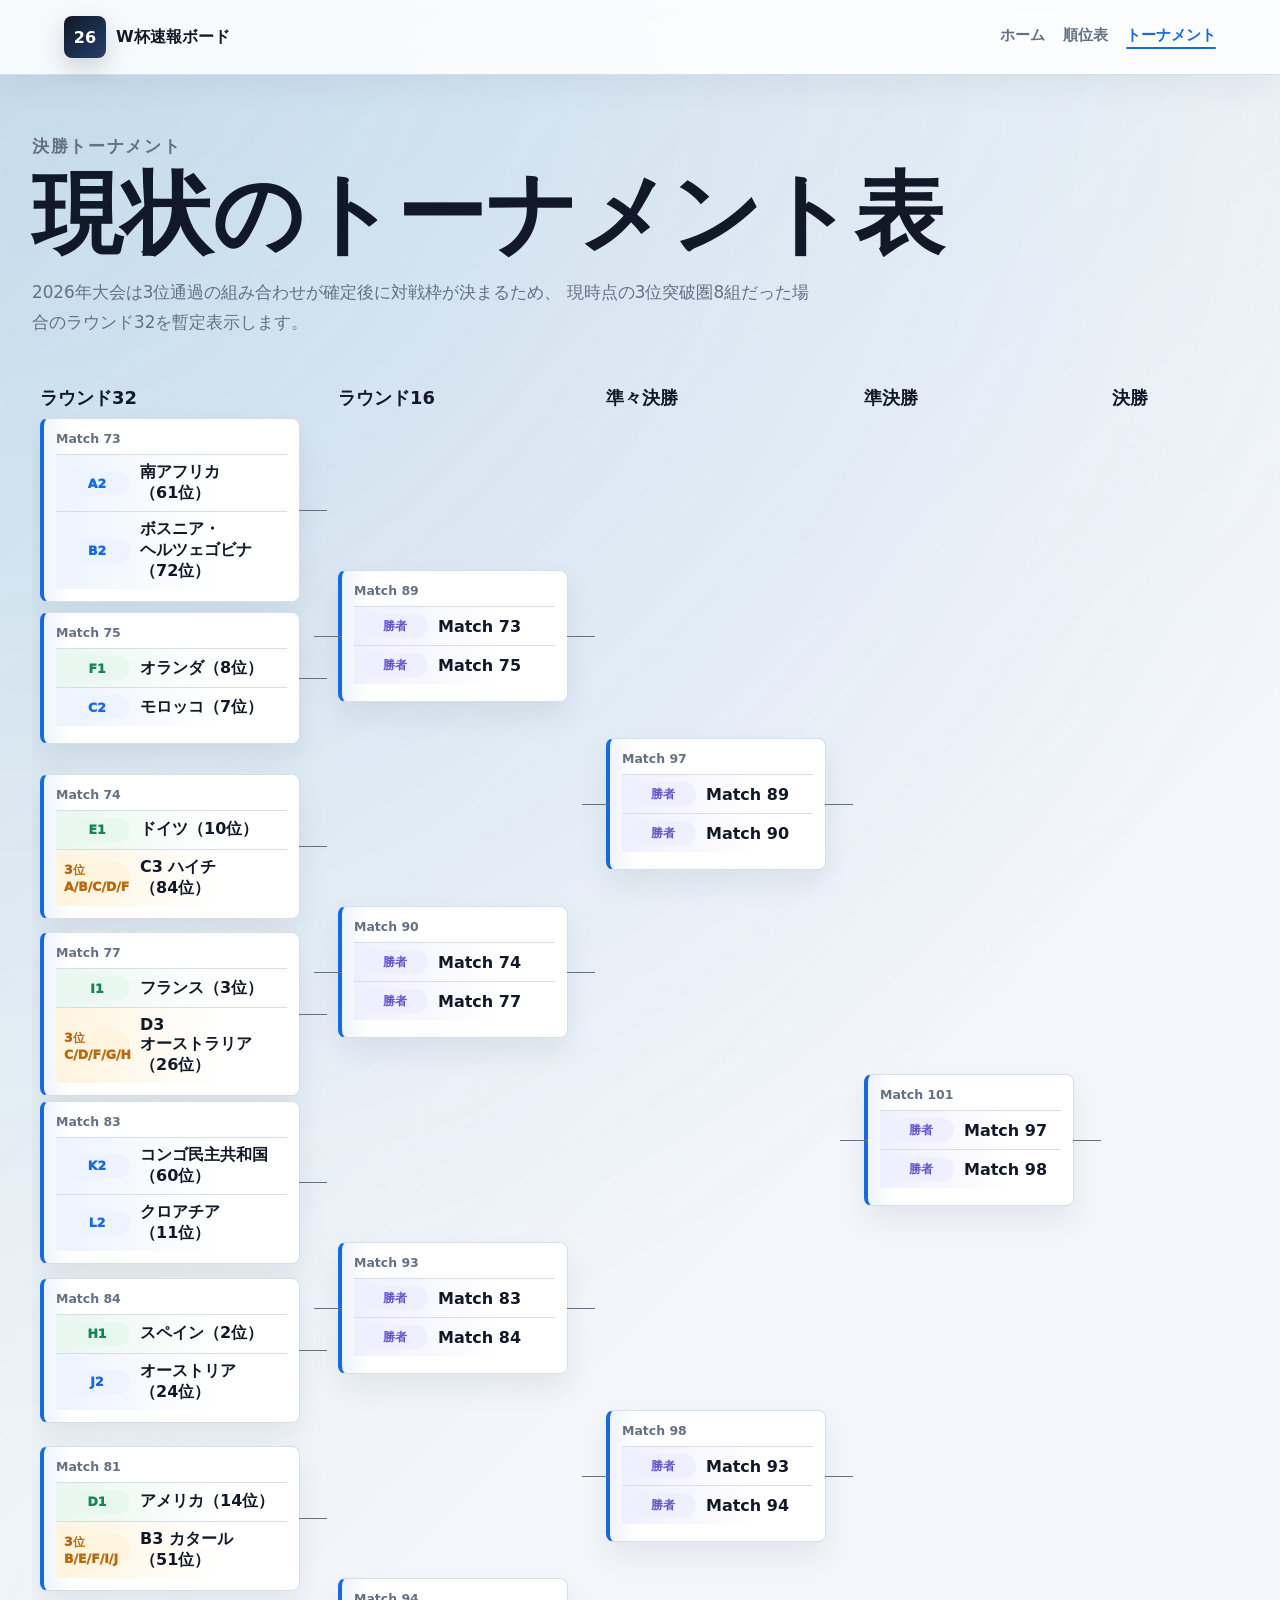
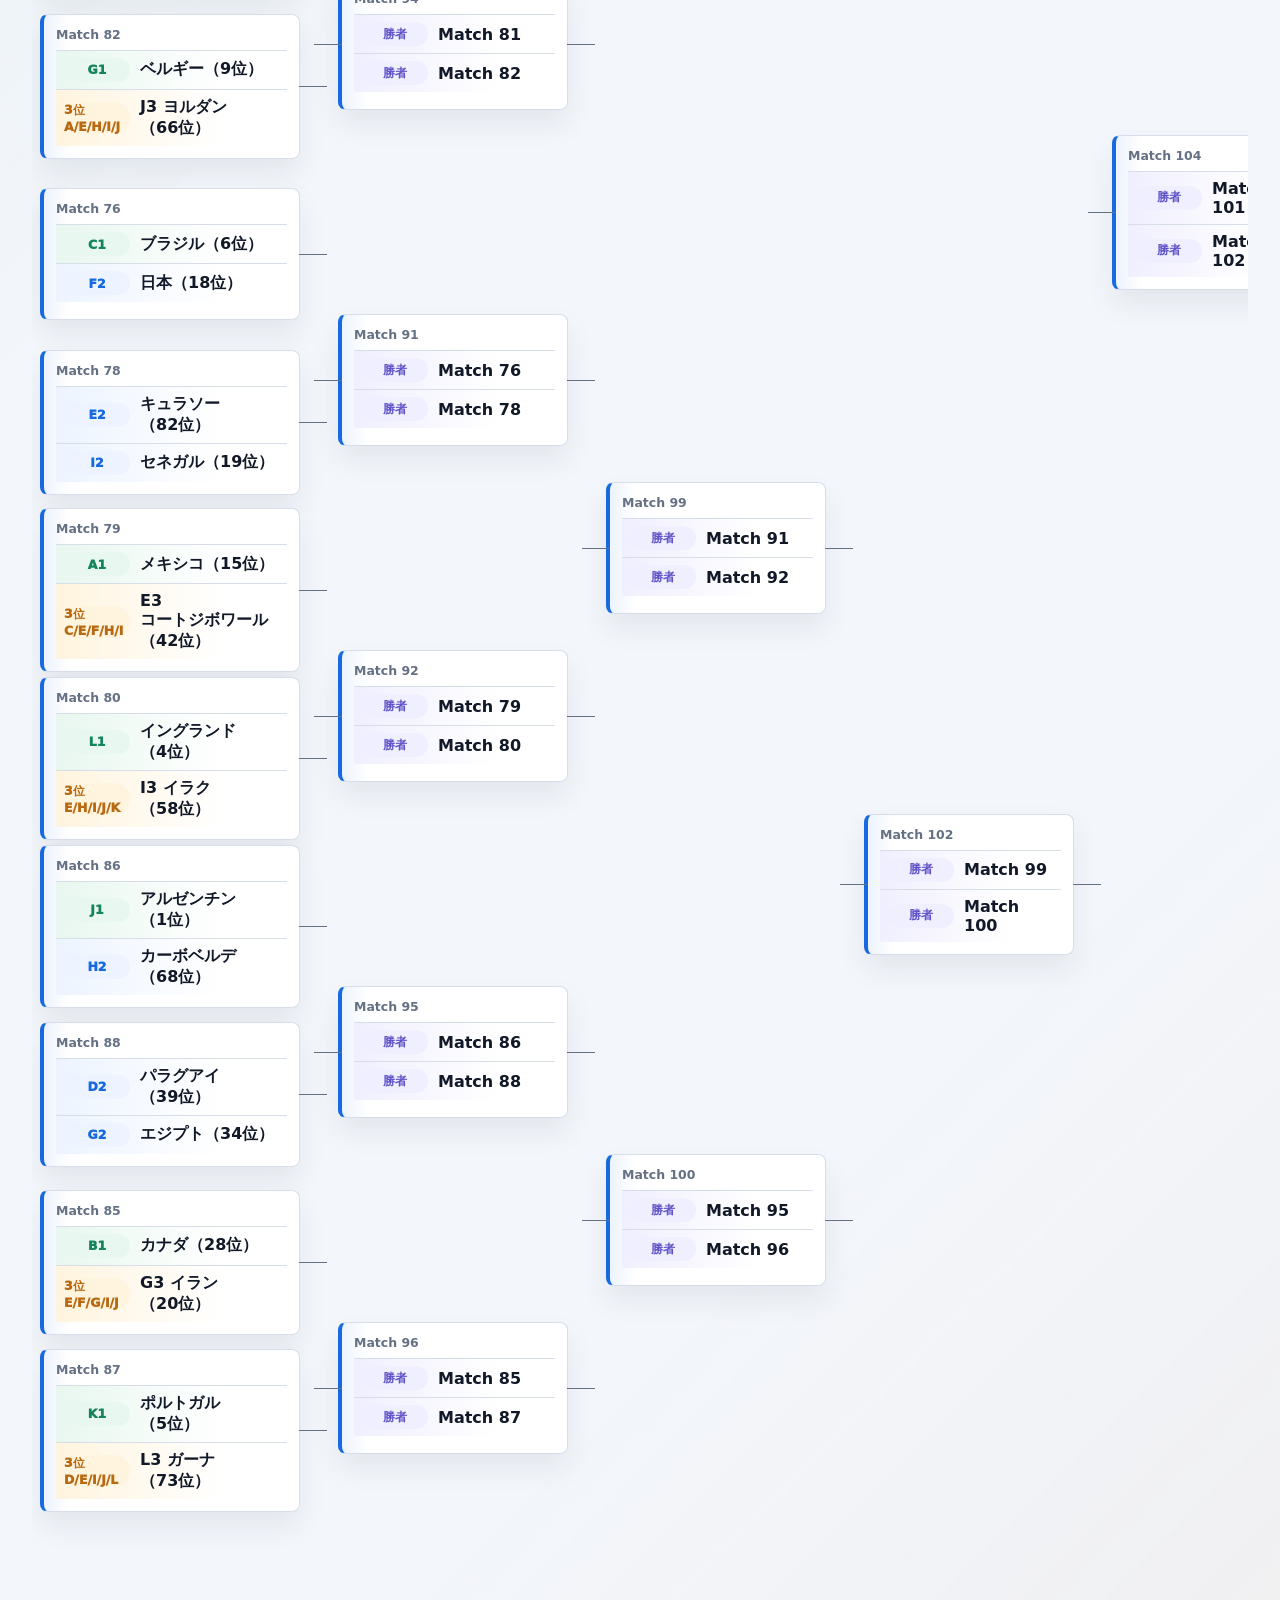
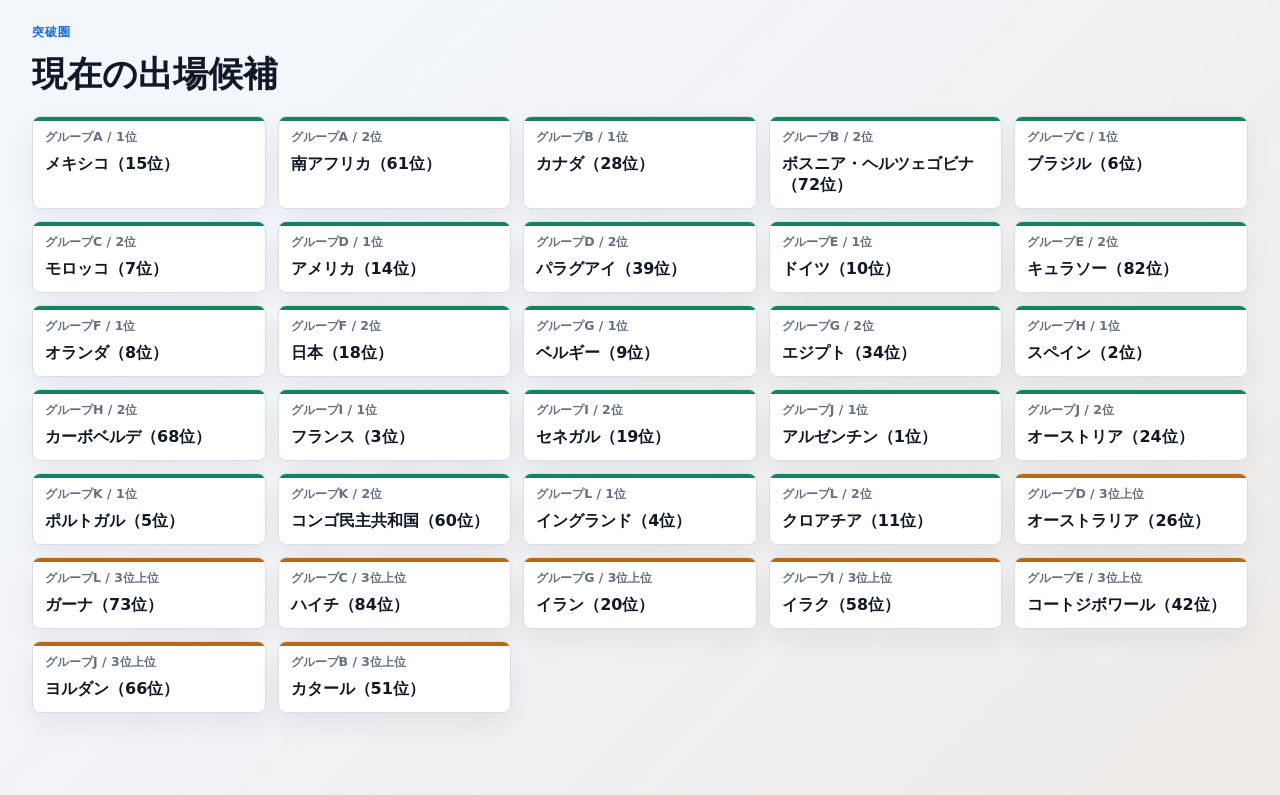
==== codex/bracket.html @ 1b8c46d0 "Add files via upload" ====
<!doctype html>
<html lang="ja">
  <head>
    <meta charset="utf-8">
    <meta name="viewport" content="width=device-width, initial-scale=1">
    <title>トーナメント表 | 2026年ワールドカップ速報ボード</title>
    <link rel="stylesheet" href="css/style.css">
  </head>
  <body data-page="bracket">
    <header class="site-header">
      <a class="brand" href="index.html">
        <span class="brand-mark">26</span>
        <span>W杯速報ボード</span>
      </a>
      <nav class="nav" aria-label="メインナビゲーション">
        <a href="index.html">ホーム</a>
        <a href="standings.html">順位表</a>
        <a aria-current="page" href="bracket.html">トーナメント</a>
      </nav>
    </header>

    <main>
      <section class="page-title">
        <p class="eyebrow">決勝トーナメント</p>
        <h1>現状のトーナメント表</h1>
        <p>
          2026年大会は3位通過の組み合わせが確定後に対戦枠が決まるため、
          現時点の3位突破圏8組だった場合のラウンド32を暫定表示します。
        </p>
      </section>

      <section class="bracket-board" aria-live="polite">
        <div class="bracket-stage">
          <h2>ラウンド32</h2>
          <div id="round32" class="bracket-tree"></div>
        </div>
        <div class="bracket-stage">
          <h2>ラウンド16</h2>
          <div id="round16" class="bracket-next"></div>
        </div>
        <div class="bracket-stage">
          <h2>準々決勝</h2>
          <div id="quarterfinals" class="bracket-next"></div>
        </div>
        <div class="bracket-stage">
          <h2>準決勝</h2>
          <div id="semifinals" class="bracket-next"></div>
        </div>
        <div class="bracket-stage">
          <h2>決勝</h2>
          <div id="final" class="bracket-next"></div>
        </div>
      </section>

      <section class="section">
        <div class="section-heading">
          <p class="eyebrow">突破圏</p>
          <h2>現在の出場候補</h2>
        </div>
        <div id="qualifiedBracket" class="qualified-grid"></div>
      </section>
    </main>

    <script src="data/app.js"></script>
  </body>
</html>
---- codex/css/style.css ----
:root {
  color-scheme: light;
  --bg: #f3f6fb;
  --ink: #111827;
  --muted: #647084;
  --panel: #ffffff;
  --line: #d7deea;
  --line-strong: #bfcbda;
  --accent: #1769e0;
  --accent-dark: #0d47a1;
  --good: #14845b;
  --good-soft: #e8f7ef;
  --warn: #b76a12;
  --warn-soft: #fff4de;
  --bad: #c43d31;
  --bad-soft: #ffebe8;
  --seed: #6053c7;
  --seed-soft: #f0efff;
  --shadow: 0 18px 44px rgba(17, 24, 39, 0.09);
  --shadow-lift: 0 24px 58px rgba(17, 24, 39, 0.14);
  font-family: Inter, ui-sans-serif, system-ui, -apple-system, BlinkMacSystemFont, "Segoe UI", sans-serif;
  background: var(--bg);
  color: var(--ink);
}

* {
  box-sizing: border-box;
}

body {
  min-width: 320px;
  margin: 0;
  background:
    radial-gradient(circle at top left, rgba(23, 105, 224, 0.14), transparent 34%),
    linear-gradient(135deg, rgba(20, 132, 91, 0.09), transparent 38%),
    linear-gradient(315deg, rgba(183, 106, 18, 0.08), transparent 32%),
    var(--bg);
}

a {
  color: inherit;
  text-decoration: none;
}

button {
  font: inherit;
}

.site-header {
  position: sticky;
  top: 0;
  z-index: 10;
  display: flex;
  align-items: center;
  justify-content: space-between;
  gap: 24px;
  padding: 16px clamp(18px, 5vw, 68px);
  background: rgba(255, 255, 255, 0.86);
  border-bottom: 1px solid var(--line);
  box-shadow: 0 10px 34px rgba(17, 24, 39, 0.05);
  backdrop-filter: blur(18px);
}

.brand,
.nav,
.hero-actions,
.panel-head,
.team-cell,
.match-row,
.source-row {
  display: flex;
  align-items: center;
}

.brand {
  gap: 10px;
  font-weight: 900;
  transition: transform 180ms ease;
}

.brand:hover {
  transform: translateY(-1px);
}

.brand-mark {
  display: grid;
  width: 42px;
  height: 42px;
  place-items: center;
  color: #ffffff;
  background: linear-gradient(135deg, var(--ink), #24406a);
  border-radius: 8px;
  box-shadow: 0 10px 24px rgba(17, 24, 39, 0.18);
}

.nav {
  gap: 18px;
  color: var(--muted);
  font-size: 0.94rem;
  font-weight: 800;
}

.nav a[aria-current="page"] {
  color: var(--accent);
}

.nav a {
  position: relative;
  padding-bottom: 4px;
  transition: color 160ms ease;
}

.nav a::after {
  position: absolute;
  right: 0;
  bottom: 0;
  left: 0;
  height: 2px;
  background: var(--accent);
  border-radius: 999px;
  content: "";
  transform: scaleX(0);
  transform-origin: left;
  transition: transform 180ms ease;
}

.nav a:hover,
.nav a[aria-current="page"] {
  color: var(--accent);
}

.nav a:hover::after,
.nav a[aria-current="page"]::after {
  transform: scaleX(1);
}

main {
  width: min(100% - clamp(28px, 5vw, 72px), 1680px);
  margin: 0 auto;
}

.hero {
  display: grid;
  grid-template-columns: minmax(0, 1fr) minmax(260px, 0.34fr);
  gap: clamp(24px, 5vw, 70px);
  align-items: center;
  min-height: calc(100vh - 75px);
  padding: 56px 0;
  animation: page-enter 420ms ease both;
}

.page-title,
.section {
  padding: 56px 0 28px;
  animation: page-enter 420ms ease both;
}

.eyebrow {
  margin: 0 0 10px;
  color: var(--accent);
  font-size: 0.78rem;
  font-weight: 950;
  letter-spacing: 0.1em;
  text-transform: uppercase;
}

h1,
h2,
h3,
p {
  margin-top: 0;
}

h1 {
  max-width: 940px;
  margin-bottom: 18px;
  font-size: clamp(2.5rem, 7vw, 5.7rem);
  line-height: 0.98;
  letter-spacing: 0;
}

h2 {
  margin-bottom: 0;
  font-size: clamp(1.35rem, 3vw, 2.2rem);
  letter-spacing: 0;
}

.hero-text,
.page-title p {
  max-width: 780px;
  color: var(--muted);
  font-size: 1.05rem;
  line-height: 1.8;
}

.hero-actions {
  flex-wrap: wrap;
  gap: 12px;
  margin-top: 28px;
}

.button {
  display: inline-flex;
  min-height: 46px;
  align-items: center;
  justify-content: center;
  padding: 0 18px;
  border: 1px solid transparent;
  border-radius: 8px;
  font-weight: 900;
  box-shadow: 0 10px 24px rgba(17, 24, 39, 0.08);
  transition:
    background 180ms ease,
    border-color 180ms ease,
    box-shadow 180ms ease,
    color 180ms ease,
    transform 180ms ease;
}

.button:hover {
  box-shadow: var(--shadow-lift);
  transform: translateY(-2px);
}

.button.primary {
  color: #ffffff;
  background: linear-gradient(135deg, var(--accent), #159170);
}

.button.ghost {
  color: var(--accent);
  background: #ffffff;
  border-color: var(--line);
}

.status-card,
.panel,
.group-card {
  background: rgba(255, 255, 255, 0.92);
  border: 1px solid var(--line);
  border-radius: 8px;
  box-shadow: var(--shadow);
}

.status-card {
  position: relative;
  overflow: hidden;
  min-height: 220px;
  padding: 24px;
}

.status-card::before {
  position: absolute;
  inset: 0 0 auto;
  height: 5px;
  background: linear-gradient(90deg, var(--good), var(--accent), var(--warn));
  content: "";
}

.status-dot {
  display: block;
  width: 14px;
  height: 14px;
  margin-bottom: 28px;
  background: var(--warn);
  border-radius: 999px;
  box-shadow: 0 0 0 8px rgba(183, 121, 31, 0.15);
}

.status-dot.ok {
  background: var(--good);
  box-shadow: 0 0 0 8px rgba(22, 130, 83, 0.15);
  animation: live-pulse 1.8s ease-in-out infinite;
}

.status-dot.error {
  background: var(--bad);
  box-shadow: 0 0 0 8px rgba(192, 54, 44, 0.15);
}

.status-label,
.status-card small,
.panel-head span {
  color: var(--muted);
  font-weight: 800;
}

.status-card strong {
  display: block;
  margin-bottom: 8px;
  font-size: 1.45rem;
}

.ticker {
  display: grid;
  gap: 12px;
}

.match-row {
  justify-content: space-between;
  gap: 16px;
  padding: 14px 16px;
  background: var(--panel);
  border: 1px solid var(--line);
  border-radius: 8px;
}

.match-teams {
  display: grid;
  gap: 4px;
  font-weight: 900;
}

.match-meta {
  color: var(--muted);
  font-size: 0.9rem;
}

.score {
  min-width: 78px;
  padding: 8px 10px;
  color: #ffffff;
  background: var(--ink);
  border-radius: 8px;
  font-weight: 950;
  text-align: center;
}

.dashboard-grid {
  display: grid;
  grid-template-columns: 1fr 1fr;
  gap: 18px;
  align-items: start;
  padding-bottom: 54px;
}

.panel {
  padding: 20px;
}

.panel-head {
  justify-content: space-between;
  gap: 16px;
  margin-bottom: 16px;
}

.panel-head a {
  color: var(--accent);
  font-weight: 900;
}

.qualified-list,
.mini-table {
  display: grid;
  gap: 10px;
}

.pill-row {
  display: flex;
  align-items: center;
  justify-content: space-between;
  gap: 12px;
  padding: 10px 12px;
  background: #f8fafc;
  border: 1px solid var(--line);
  border-radius: 8px;
}

.pill-row strong {
  overflow: hidden;
  text-overflow: ellipsis;
  white-space: nowrap;
}

.tag {
  flex: 0 0 auto;
  padding: 4px 8px;
  color: #ffffff;
  background: var(--good);
  border-radius: 999px;
  font-size: 0.75rem;
  font-weight: 950;
}

.tag.wait {
  background: var(--warn);
}

.standings-grid {
  display: grid;
  grid-template-columns: repeat(auto-fit, minmax(min(100%, 560px), 1fr));
  gap: 18px;
  padding-bottom: 34px;
}

.group-card {
  overflow-x: auto;
  overflow-y: hidden;
  transition:
    border-color 180ms ease,
    box-shadow 180ms ease,
    transform 180ms ease;
}

.group-card:hover {
  border-color: var(--line-strong);
  box-shadow: var(--shadow-lift);
  transform: translateY(-2px);
}

.group-card h2 {
  padding: 16px 18px;
  background:
    linear-gradient(135deg, rgba(255, 255, 255, 0.08), transparent 38%),
    var(--ink);
  color: #ffffff;
  font-size: 1.2rem;
}

table {
  width: 100%;
  border-collapse: collapse;
}

th,
td {
  padding: 10px 8px;
  border-bottom: 1px solid var(--line);
  text-align: center;
}

th,
td:not(:first-child) {
  white-space: nowrap;
}

th:first-child,
td:first-child {
  text-align: left;
}

th {
  color: var(--muted);
  font-size: 0.76rem;
  text-transform: uppercase;
}

tbody tr {
  position: relative;
  transition:
    background 160ms ease,
    box-shadow 160ms ease;
}

tbody tr:hover {
  background: #f7fbff;
  box-shadow: inset 4px 0 0 var(--accent);
}

tr.qualify {
  background: var(--good-soft);
  box-shadow: inset 4px 0 0 var(--good);
}

tr.third {
  background: var(--warn-soft);
  box-shadow: inset 4px 0 0 var(--warn);
}

tr.rank-1 td:last-child strong,
tr.rank-2 td:last-child strong {
  display: inline-grid;
  min-width: 34px;
  min-height: 28px;
  place-items: center;
  color: #ffffff;
  background: var(--good);
  border-radius: 999px;
}

tr.rank-3 td:last-child strong {
  display: inline-grid;
  min-width: 34px;
  min-height: 28px;
  place-items: center;
  color: #ffffff;
  background: var(--warn);
  border-radius: 999px;
}

.team-cell {
  gap: 8px;
  min-width: 0;
  max-width: none;
  font-weight: 900;
}

.team-cell img {
  flex: 0 0 auto;
  width: 24px;
  height: 24px;
  object-fit: contain;
}

.team-cell span {
  min-width: 0;
  overflow-wrap: anywhere;
  white-space: normal;
  word-break: keep-all;
}

.wide-table {
  overflow-x: auto;
  background: var(--panel);
  border: 1px solid var(--line);
  border-radius: 8px;
}

.group-focus {
  scroll-margin-top: 96px;
  padding: 0 0 34px;
}

.group-focus-grid {
  display: grid;
  grid-template-columns: repeat(auto-fit, minmax(min(100%, 420px), 1fr));
  gap: 18px;
}

.group-focus-panel {
  min-width: 0;
  padding: 18px;
  background: rgba(255, 255, 255, 0.94);
  border: 1px solid var(--line);
  border-radius: 8px;
  box-shadow: var(--shadow);
}

.group-focus-panel h3 {
  margin-bottom: 14px;
  font-size: 1rem;
}

.group-match-list {
  display: grid;
  gap: 10px;
}

.group-match-card {
  display: flex;
  align-items: center;
  justify-content: space-between;
  gap: 14px;
  padding: 12px;
  background: #f8fafc;
  border: 1px solid var(--line);
  border-left: 4px solid var(--accent);
  border-radius: 8px;
}

.group-match-card div {
  display: grid;
  min-width: 0;
  gap: 4px;
}

.group-match-card time,
.group-match-card small {
  overflow: hidden;
  color: var(--muted);
  font-size: 0.82rem;
  font-weight: 800;
  text-overflow: ellipsis;
  white-space: nowrap;
}

.group-match-card strong {
  display: flex;
  min-width: 0;
  align-items: center;
  flex-wrap: wrap;
  gap: 8px;
  font-size: 1rem;
}

.group-match-card strong span {
  flex: 0 0 auto;
  color: var(--muted);
  font-size: 0.72rem;
  font-weight: 950;
  text-transform: uppercase;
}

.match-status {
  flex: 0 0 auto;
  padding: 6px 9px;
  color: var(--accent-dark);
  background: #edf4ff;
  border-radius: 999px;
  font-size: 0.8rem;
  font-weight: 950;
}

.bracket-board {
  display: grid;
  grid-template-columns:
    minmax(260px, 1.18fr)
    minmax(230px, 1fr)
    minmax(220px, 0.92fr)
    minmax(210px, 0.86fr)
    minmax(210px, 0.86fr);
  gap: clamp(18px, 3vw, 38px);
  overflow-x: auto;
  padding: 4px 8px 54px;
  scrollbar-color: var(--line-strong) transparent;
}

.bracket-stage {
  min-width: 0;
}

.bracket-stage h2 {
  margin-bottom: 16px;
  color: var(--ink);
  font-size: 1.12rem;
}

.bracket-tree,
.bracket-next {
  position: relative;
  display: grid;
  grid-template-rows: repeat(64, 42px);
}

.bracket-match {
  position: relative;
  align-self: center;
  min-height: 132px;
  padding: 12px;
  background:
    linear-gradient(90deg, rgba(23, 105, 224, 0.08), transparent 26px),
    var(--panel);
  border: 1px solid var(--line);
  border-left: 4px solid var(--accent);
  border-radius: 8px;
  box-shadow: 0 14px 30px rgba(18, 24, 38, 0.07);
  transition:
    border-color 180ms ease,
    box-shadow 180ms ease,
    transform 180ms ease;
  animation: card-rise 360ms ease both;
}

.bracket-match:hover {
  border-color: var(--line-strong);
  box-shadow: var(--shadow-lift);
  transform: translateY(-2px);
}

.bracket-tree .bracket-match::after {
  position: absolute;
  top: 50%;
  right: -28px;
  width: 28px;
  height: 1px;
  background: var(--muted);
  content: "";
}

.bracket-next .bracket-match::before {
  position: absolute;
  top: 50%;
  left: -28px;
  width: 28px;
  height: 1px;
  background: var(--muted);
  content: "";
}

.bracket-next .bracket-match::after {
  position: absolute;
  top: 50%;
  right: -28px;
  width: 28px;
  height: 1px;
  background: var(--muted);
  content: "";
}

#final .bracket-match::after {
  content: none;
}

.bracket-match small,
.qualified-card small {
  display: block;
  margin-bottom: 8px;
  color: var(--muted);
  font-size: 0.78rem;
  font-weight: 900;
}

.bracket-team {
  display: grid;
  grid-template-columns: 66px minmax(0, 1fr);
  gap: 10px;
  align-items: center;
  padding: 7px 8px;
  border-top: 1px solid var(--line);
}

.bracket-team.winner {
  background: linear-gradient(90deg, var(--good-soft), transparent 72%);
}

.bracket-team.runner {
  background: linear-gradient(90deg, #edf4ff, transparent 72%);
}

.bracket-team.third {
  background: linear-gradient(90deg, var(--warn-soft), transparent 72%);
}

.bracket-next .bracket-team {
  background: linear-gradient(90deg, var(--seed-soft), transparent 72%);
}

.bracket-team span {
  display: inline-grid;
  min-height: 24px;
  place-items: center;
  color: var(--muted);
  background: #eef2f7;
  border-radius: 999px;
  font-size: 0.78rem;
  font-weight: 950;
}

.bracket-team.winner span {
  color: var(--good);
  background: var(--good-soft);
}

.bracket-team.runner span {
  color: var(--accent);
  background: #edf4ff;
}

.bracket-team.third span {
  color: var(--warn);
  background: var(--warn-soft);
}

.bracket-next .bracket-team span {
  color: var(--seed);
  background: var(--seed-soft);
}

.bracket-team strong {
  overflow-wrap: anywhere;
  white-space: normal;
  word-break: keep-all;
}

.qualified-grid {
  display: grid;
  grid-template-columns: repeat(auto-fit, minmax(min(100%, 220px), 1fr));
  gap: 12px;
  padding-bottom: 54px;
}

.qualified-card {
  position: relative;
  overflow: hidden;
  padding: 12px;
  background: var(--panel);
  border: 1px solid var(--line);
  border-radius: 8px;
  box-shadow: 0 12px 28px rgba(17, 24, 39, 0.06);
  transition:
    border-color 180ms ease,
    box-shadow 180ms ease,
    transform 180ms ease;
}

.qualified-card::before {
  position: absolute;
  inset: 0 0 auto;
  height: 4px;
  background: var(--good);
  content: "";
}

.qualified-card.third::before {
  background: var(--warn);
}

.qualified-card:hover {
  border-color: var(--line-strong);
  box-shadow: var(--shadow-lift);
  transform: translateY(-2px);
}

.qualified-card strong {
  display: block;
  overflow-wrap: anywhere;
  white-space: normal;
  word-break: keep-all;
}

@keyframes page-enter {
  from {
    opacity: 0;
    transform: translateY(10px);
  }
  to {
    opacity: 1;
    transform: translateY(0);
  }
}

@keyframes card-rise {
  from {
    opacity: 0;
    transform: translateY(8px);
  }
  to {
    opacity: 1;
    transform: translateY(0);
  }
}

@keyframes live-pulse {
  0%,
  100% {
    box-shadow: 0 0 0 8px rgba(22, 130, 83, 0.15);
  }
  50% {
    box-shadow: 0 0 0 13px rgba(22, 130, 83, 0.05);
  }
}

@media (prefers-reduced-motion: reduce) {
  *,
  *::before,
  *::after {
    animation-duration: 1ms !important;
    animation-iteration-count: 1 !important;
    scroll-behavior: auto !important;
    transition-duration: 1ms !important;
  }
}

.source-row {
  justify-content: space-between;
  gap: 16px;
  color: var(--muted);
  font-size: 0.92rem;
}

.tomorrow-section {
  padding-top: 18px;
}

.section-heading {
  margin-bottom: 18px;
}

.section-heading p:last-child {
  margin: 8px 0 0;
  color: var(--muted);
  font-weight: 800;
}

.schedule-list {
  display: grid;
  gap: 12px;
  padding-bottom: 54px;
}

.schedule-card {
  display: grid;
  grid-template-columns: 110px minmax(0, 1fr);
  gap: 18px;
  align-items: center;
  padding: 16px 18px;
  background:
    linear-gradient(90deg, rgba(23, 105, 224, 0.08), transparent 36%),
    rgba(255, 255, 255, 0.94);
  border: 1px solid var(--line);
  border-left: 4px solid var(--accent);
  border-radius: 8px;
  box-shadow: var(--shadow);
  transition:
    border-color 180ms ease,
    box-shadow 180ms ease,
    color 180ms ease,
    transform 180ms ease;
  animation: card-rise 360ms ease both;
}

.schedule-card:hover {
  border-color: var(--line-strong);
  box-shadow: var(--shadow-lift);
  color: var(--accent-dark);
  transform: translateY(-2px);
}

.schedule-card time {
  display: inline-grid;
  min-height: 42px;
  place-items: center;
  color: #ffffff;
  background: linear-gradient(135deg, var(--accent), var(--accent-dark));
  border-radius: 8px;
  font-size: 1.1rem;
  font-weight: 950;
}

.schedule-match {
  min-width: 0;
}

.schedule-match strong {
  display: flex;
  min-width: 0;
  align-items: center;
  flex-wrap: wrap;
  gap: 10px;
  font-size: 1.18rem;
}

.schedule-match strong span {
  flex: 0 0 auto;
  color: var(--muted);
  font-size: 0.78rem;
  font-weight: 950;
  text-transform: uppercase;
}

.schedule-match small {
  display: block;
  margin-top: 4px;
  overflow: hidden;
  color: var(--muted);
  font-weight: 800;
  text-overflow: ellipsis;
  white-space: nowrap;
}

.empty-state {
  margin: 0;
  padding: 18px;
  color: var(--muted);
  background: rgba(255, 255, 255, 0.88);
  border: 1px dashed var(--line-strong);
  border-radius: 8px;
  font-weight: 800;
}

@media (max-width: 920px) {
  .hero,
  .dashboard-grid,
  .group-focus-grid,
  .standings-grid {
    grid-template-columns: 1fr;
  }

  .bracket-board {
    grid-template-columns:
      minmax(250px, 1fr)
      minmax(230px, 1fr)
      minmax(210px, 1fr)
      minmax(200px, 1fr)
      minmax(200px, 1fr);
  }

  .qualified-grid {
    grid-template-columns: repeat(2, minmax(0, 1fr));
  }

  .site-header {
    align-items: flex-start;
    flex-direction: column;
  }

  .nav {
    width: 100%;
    flex-wrap: wrap;
  }
}

@media (max-width: 560px) {
  main {
    width: calc(100% - 28px);
  }

  .hero-actions {
    align-items: stretch;
    flex-direction: column;
  }

  .button {
    width: 100%;
  }

  .match-row,
  .source-row,
  .group-match-card,
  .group-match-card strong,
  .schedule-match strong {
    align-items: stretch;
    flex-direction: column;
  }

  .schedule-card {
    grid-template-columns: 1fr;
  }

  .schedule-card time {
    justify-self: start;
    min-width: 92px;
  }

  .qualified-grid {
    grid-template-columns: 1fr;
  }
}
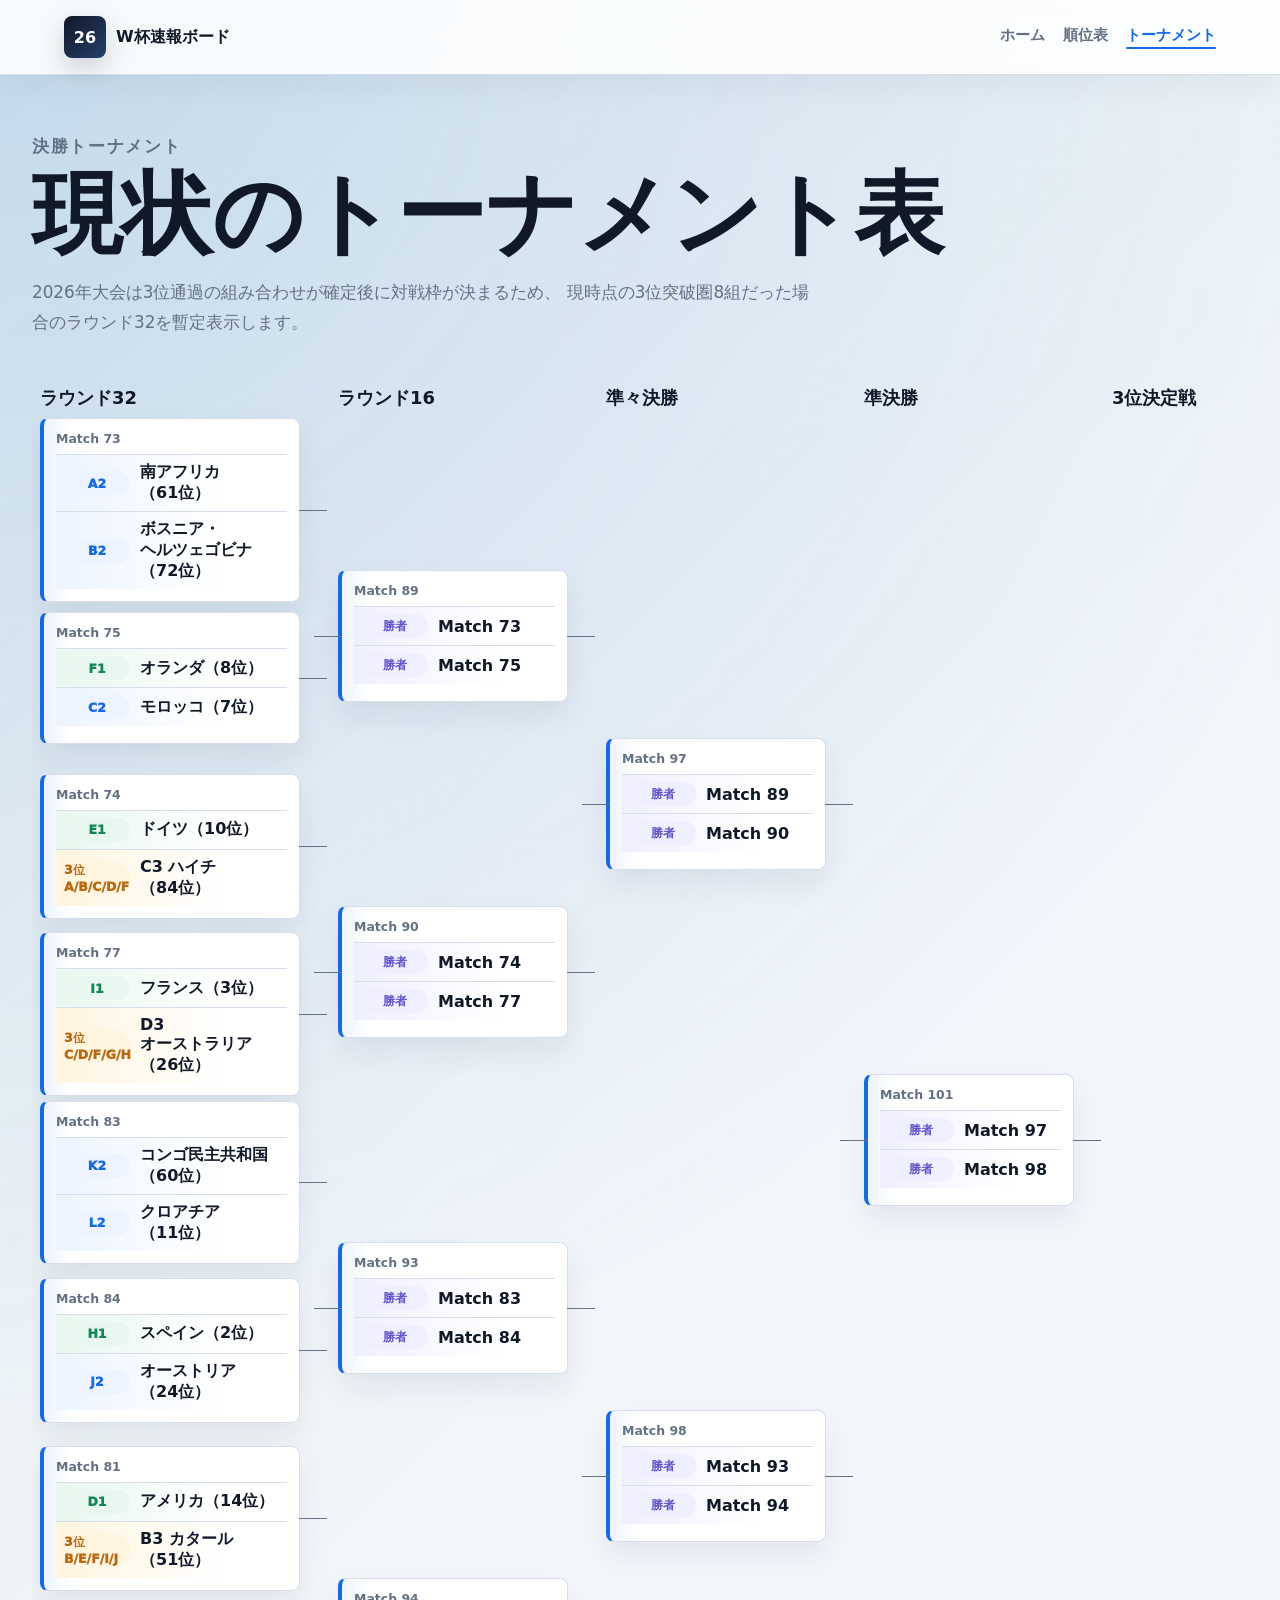
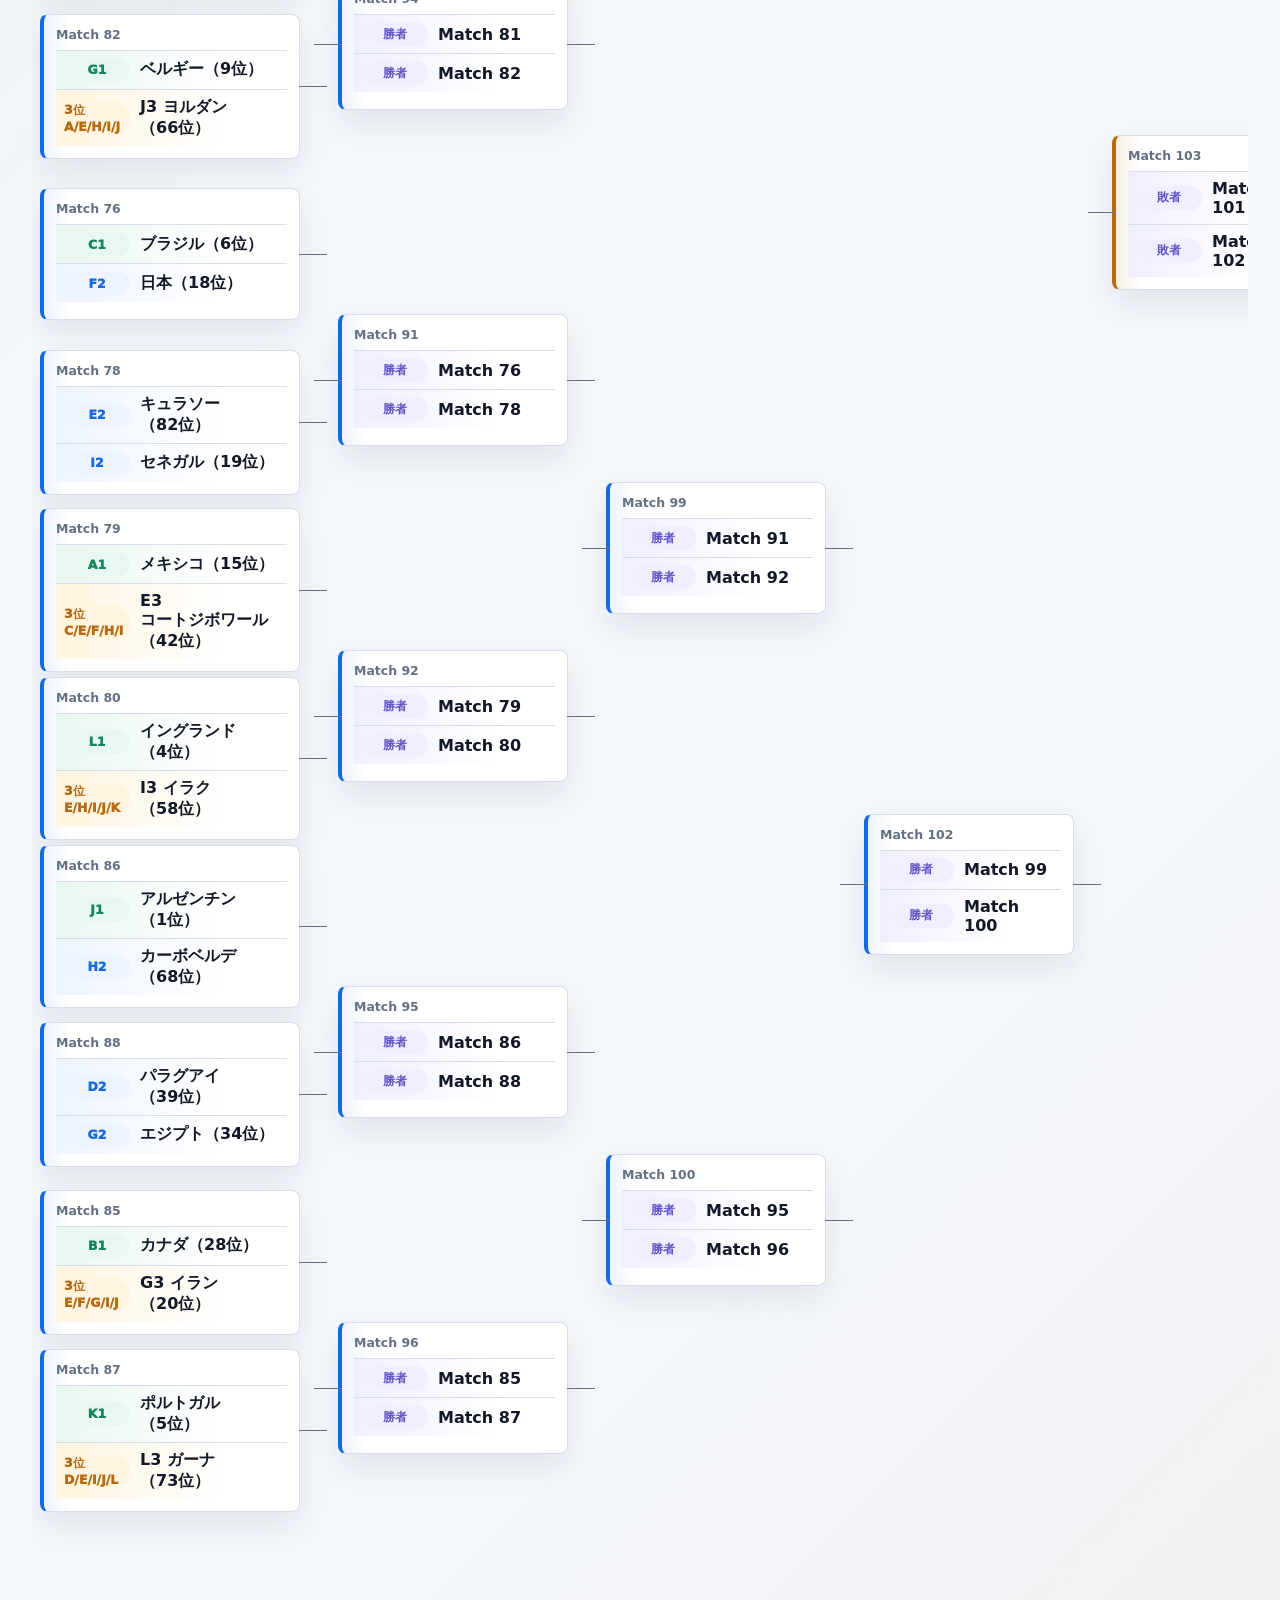
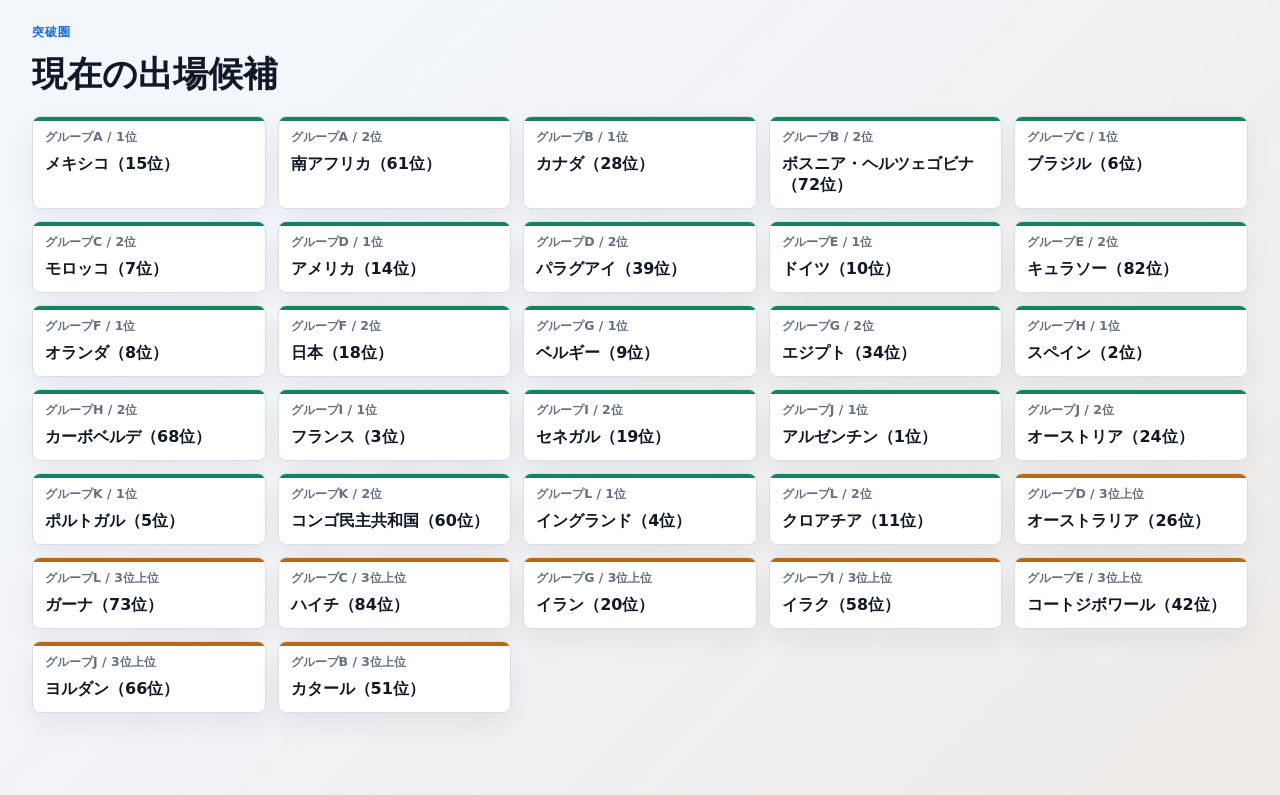
==== commit 4f87e876: "Add files via upload" ====
--- a/codex/bracket.html
+++ b/codex/bracket.html
@@ -47,6 +47,10 @@
           <div id="semifinals" class="bracket-next"></div>
         </div>
         <div class="bracket-stage">
+          <h2>3位決定戦</h2>
+          <div id="thirdPlace" class="bracket-next bracket-third-place"></div>
+        </div>
+        <div class="bracket-stage">
           <h2>決勝</h2>
           <div id="final" class="bracket-next"></div>
         </div>
--- a/codex/css/style.css
+++ b/codex/css/style.css
@@ -608,6 +608,7 @@
     minmax(230px, 1fr)
     minmax(220px, 0.92fr)
     minmax(210px, 0.86fr)
+    minmax(210px, 0.86fr)
     minmax(210px, 0.86fr);
   gap: clamp(18px, 3vw, 38px);
   overflow-x: auto;
@@ -691,6 +692,13 @@
   content: none;
 }
 
+.bracket-third-place .bracket-match {
+  background:
+    linear-gradient(90deg, rgba(183, 121, 31, 0.12), transparent 26px),
+    var(--panel);
+  border-left-color: var(--warn);
+}
+
 .bracket-match small,
 .qualified-card small {
   display: block;
@@ -874,8 +882,64 @@
 
 .schedule-list {
   display: grid;
+  gap: 18px;
+  padding-bottom: 54px;
+}
+
+.schedule-day {
+  display: grid;
+  gap: 10px;
+}
+
+.schedule-day summary {
+  display: flex;
+  align-items: center;
+  justify-content: space-between;
   gap: 12px;
-  padding-bottom: 54px;
+  min-height: 48px;
+  padding: 10px 12px;
+  color: var(--ink);
+  background: rgba(255, 255, 255, 0.9);
+  border: 1px solid var(--line);
+  border-radius: 8px;
+  cursor: pointer;
+  font-size: 1rem;
+  font-weight: 950;
+  list-style: none;
+}
+
+.schedule-day summary::-webkit-details-marker {
+  display: none;
+}
+
+.schedule-day summary::after {
+  content: "+";
+  display: inline-grid;
+  flex: 0 0 auto;
+  width: 28px;
+  height: 28px;
+  place-items: center;
+  color: #ffffff;
+  background: var(--accent);
+  border-radius: 999px;
+  font-weight: 950;
+}
+
+.schedule-day[open] summary::after {
+  content: "-";
+}
+
+.schedule-day summary small {
+  margin-left: auto;
+  color: var(--muted);
+  font-size: 0.82rem;
+  font-weight: 900;
+}
+
+.schedule-day-list {
+  display: grid;
+  gap: 12px;
+  padding-top: 10px;
 }
 
 .schedule-card {
@@ -917,6 +981,11 @@
   font-weight: 950;
 }
 
+.schedule-card time span {
+  font-size: 0.72rem;
+  line-height: 1.1;
+}
+
 .schedule-match {
   min-width: 0;
 }
@@ -972,6 +1041,7 @@
       minmax(230px, 1fr)
       minmax(210px, 1fr)
       minmax(200px, 1fr)
+      minmax(200px, 1fr)
       minmax(200px, 1fr);
   }
 
@@ -993,6 +1063,17 @@
 @media (max-width: 560px) {
   main {
     width: calc(100% - 28px);
+  }
+
+  .group-card,
+  .wide-table {
+    -webkit-overflow-scrolling: touch;
+  }
+
+  .group-card table,
+  #thirdPlaceTable table,
+  .group-focus .wide-table table {
+    min-width: 640px;
   }
 
   .hero-actions {
